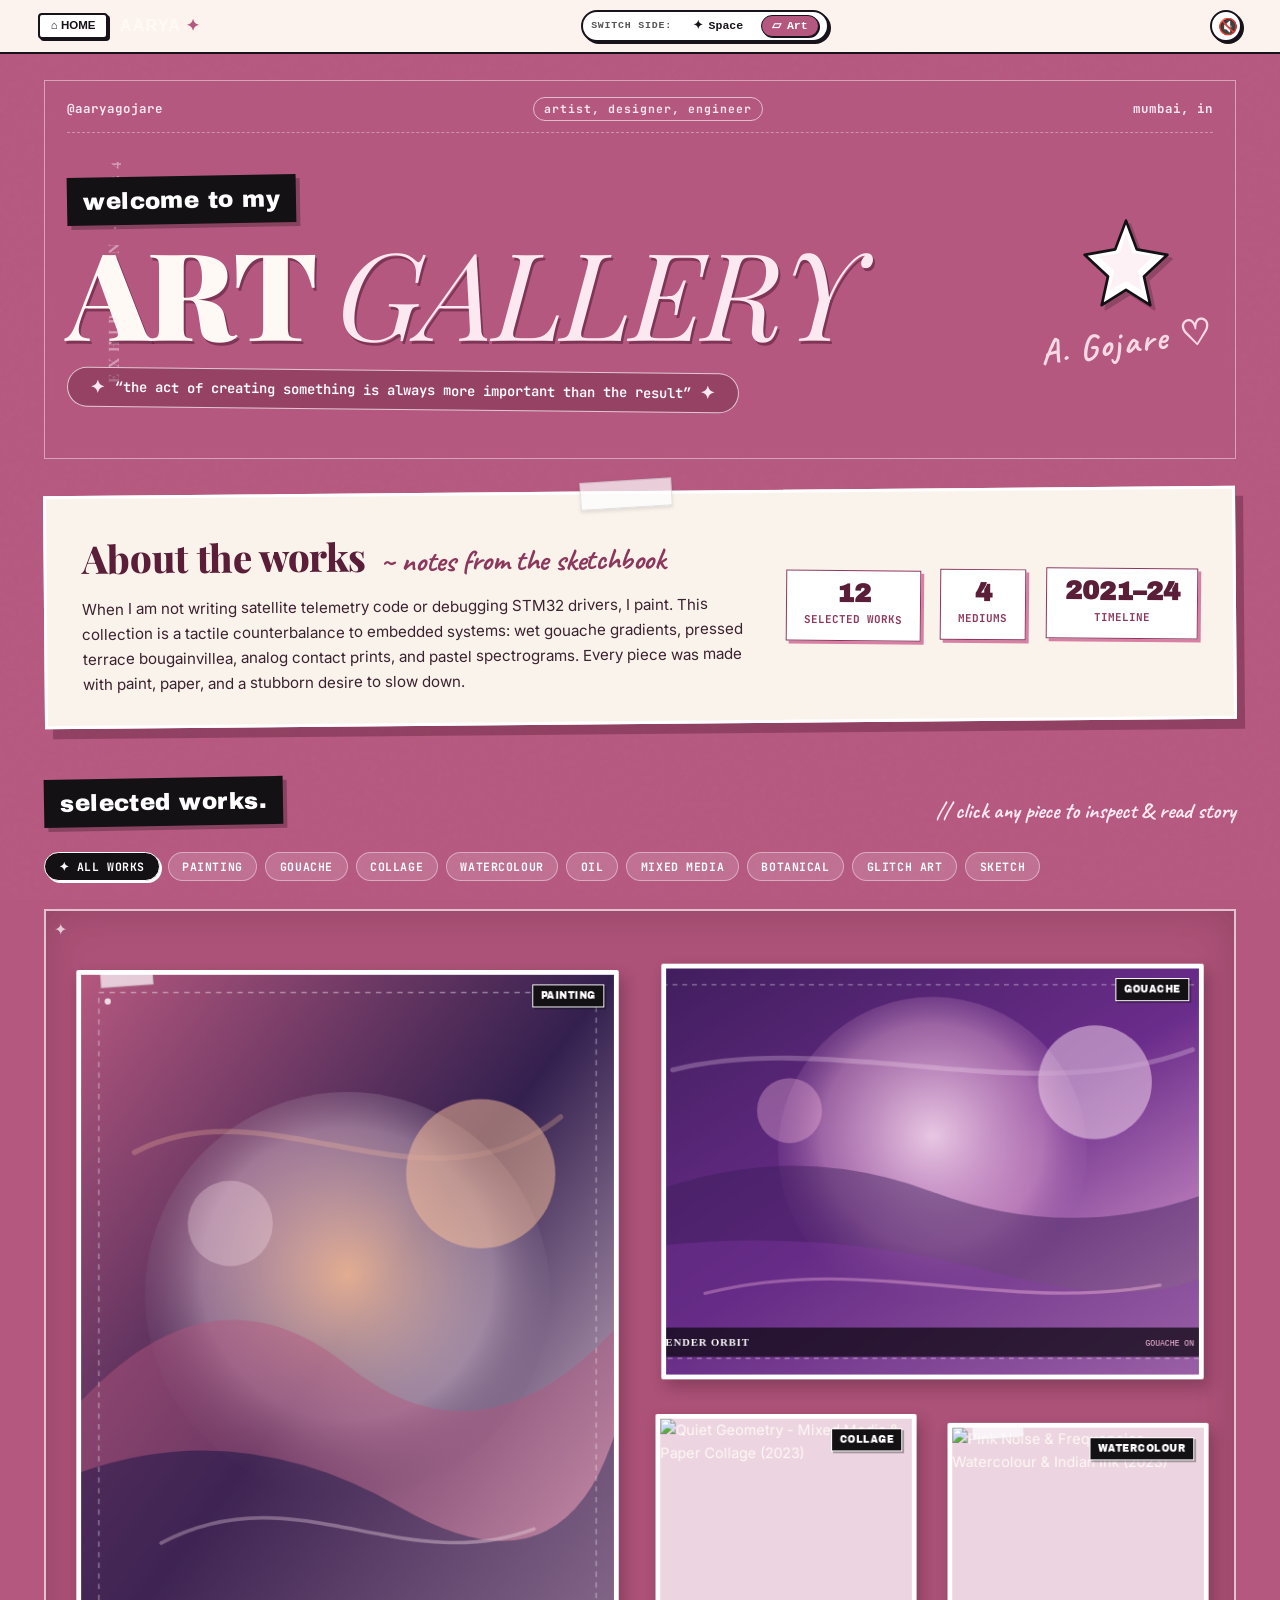
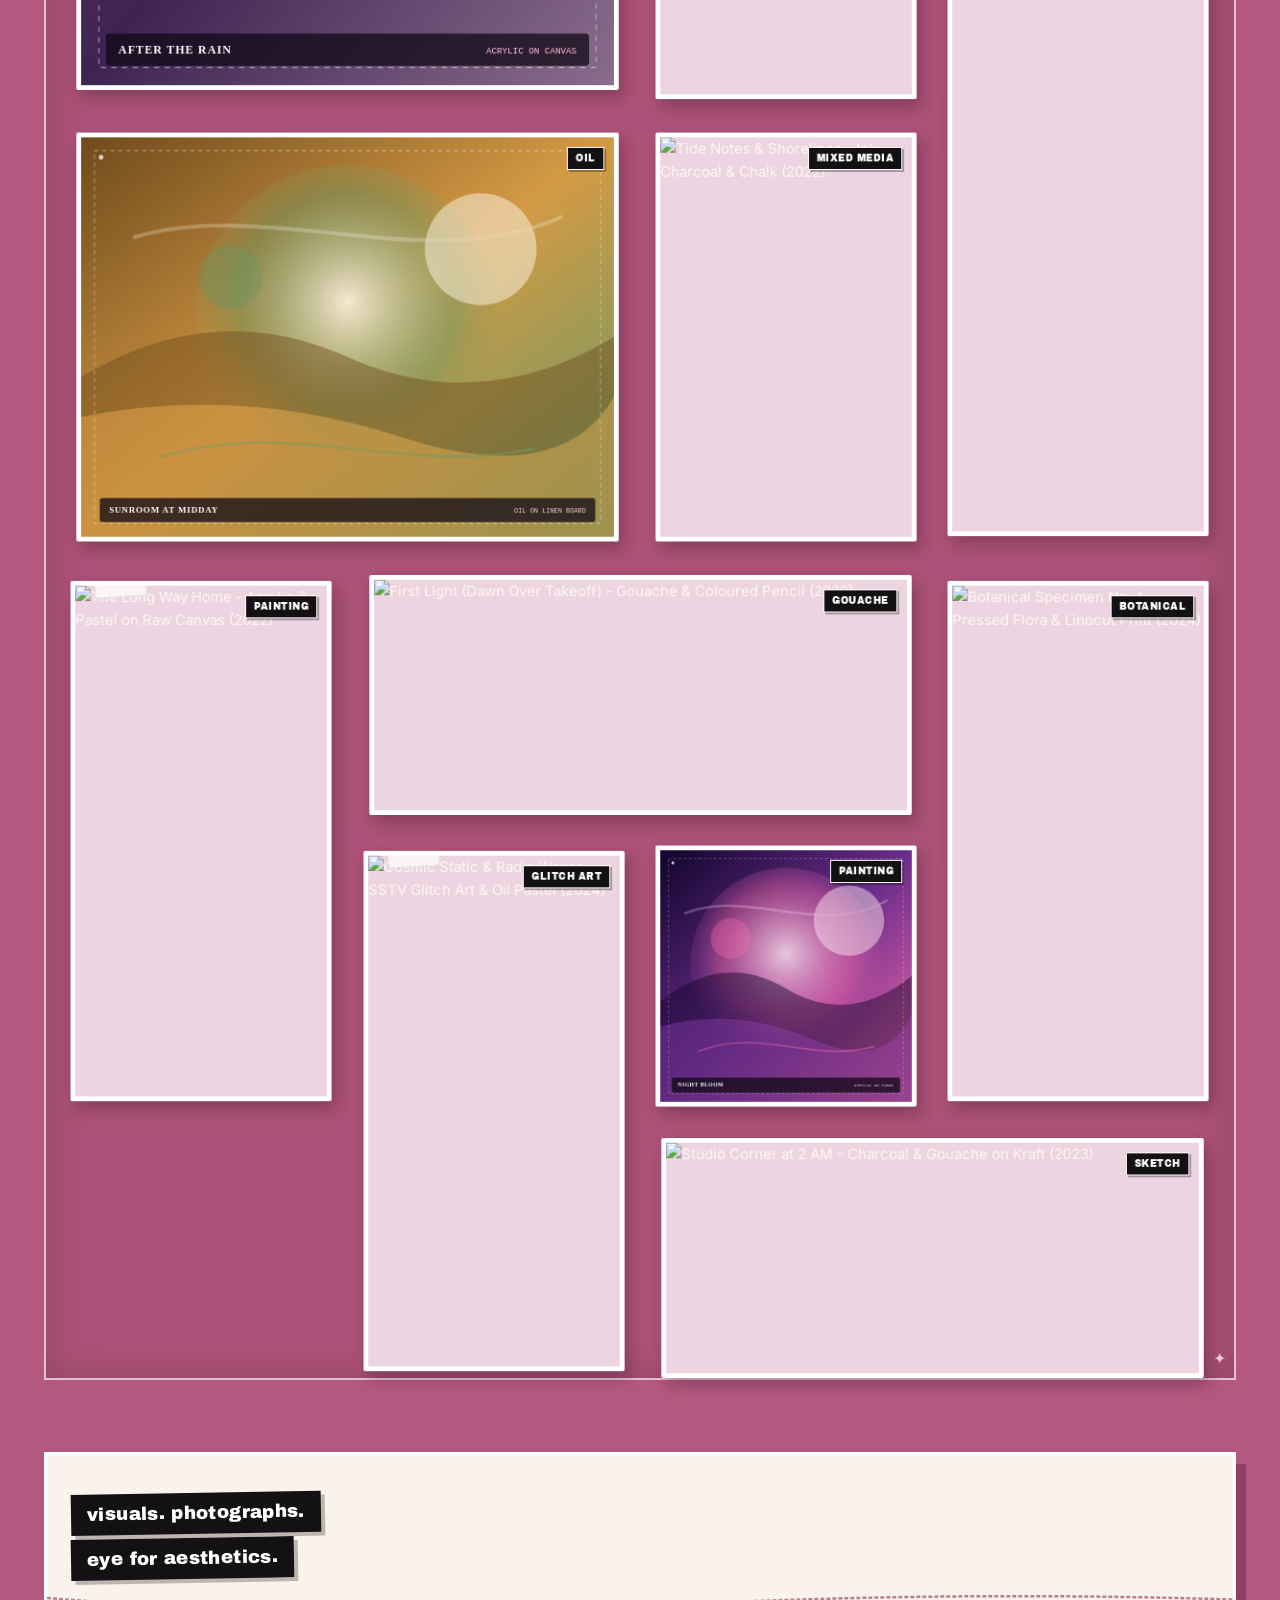
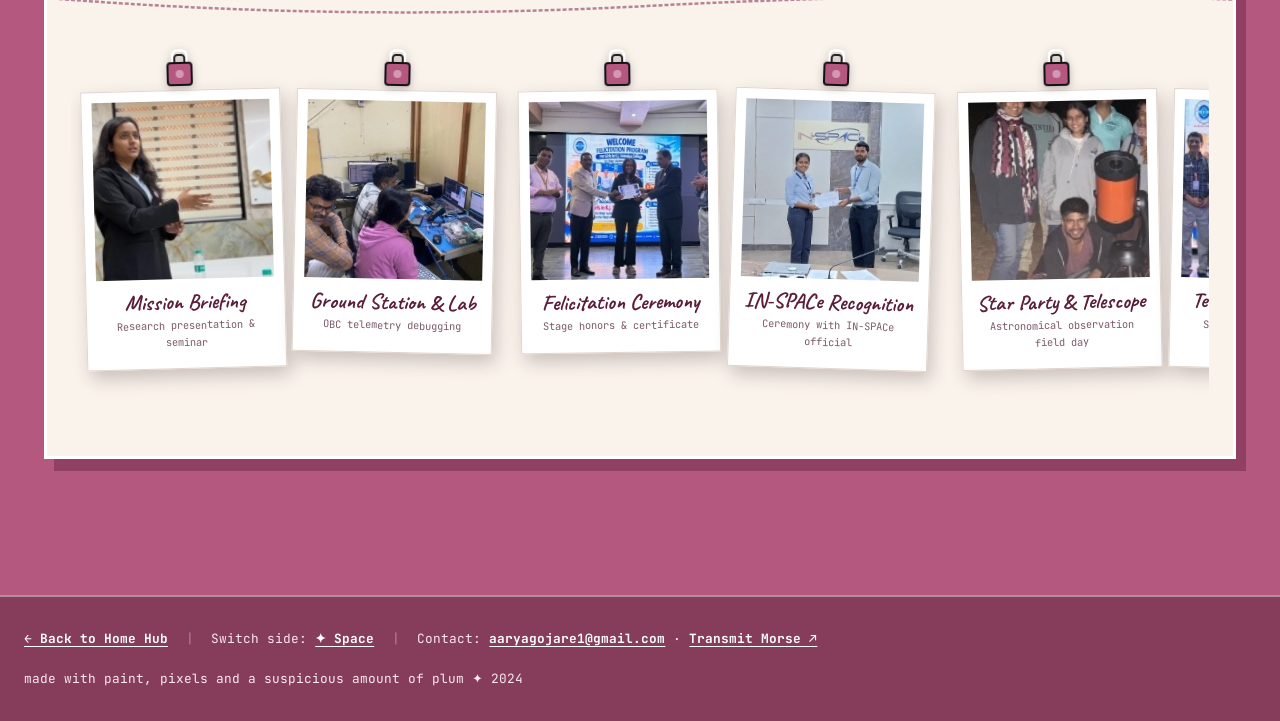
==== gallery.html @ c8b8376e "Initial commit" ====
<!doctype html>
<html lang="en">
<head>
  <meta charset="utf-8">
  <meta name="viewport" content="width=device-width, initial-scale=1, viewport-fit=cover">
  <meta name="description" content="Aarya Gojare · Art Gallery · Acrylics, gouache, botanical prints and paper collages.">
  <title>Aarya Gojare · Art Gallery</title>

  <!-- Google Fonts: Playfair Display, Cormorant Garamond, Archivo Black, Caveat, Inter, JetBrains Mono -->
  <link rel="preconnect" href="https://fonts.googleapis.com">
  <link rel="preconnect" href="https://fonts.gstatic.com" crossorigin>
  <link href="https://fonts.googleapis.com/css2?family=Archivo+Black&family=Caveat:wght@600;700&family=Cormorant+Garamond:ital,wght@0,600;0,700;1,600;1,700&family=Inter:wght@400;600;800&family=JetBrains+Mono:wght@400;700&family=Playfair+Display:ital,wght@0,600;0,800;0,900;1,700&display=swap" rel="stylesheet">

  <!-- Shared Global Base Styles -->
  <link rel="stylesheet" href="shared/base.css">

  <!-- Scoped Art Gallery Stylesheet -->
  <link rel="stylesheet" href="gallery.css">
</head>
<body data-side="art" class="art-gallery-page">

  <!-- Main Art Gallery Container -->
  <main class="ag-container" id="art-gallery">

    <!-- ══════════════════════════════════════════════════════════════════
         1. HEADER BAND (Outlined top bar, Black label, Large Serif, Pill)
         ══════════════════════════════════════════════════════════════════ -->
    <header class="ag-header-band">
      <!-- Vertical edge label running down the margin -->
      <span class="ag-edge-label" aria-hidden="true">EXHIBITION · 2024</span>

      <div class="ag-subbar">
        <span>@aaryagojare</span>
        <span class="ag-tag-pill">artist, designer, engineer</span>
        <span>mumbai, in</span>
      </div>

      <div class="ag-hero-block">
        <div class="ag-title-wrap">
          <span class="ag-highlight-bar">welcome to my</span>
          <h1 class="ag-main-heading">ART <em>GALLERY</em></h1>

          <div class="ag-pill-quote" role="note">
            <span class="ag-sparkle" aria-hidden="true">✦</span>
            <span>“the act of creating something is always more important than the result”</span>
            <span class="ag-sparkle" aria-hidden="true">✦</span>
          </div>
        </div>

        <div class="ag-hero-decorations" aria-hidden="true">
          <!-- White hand-drawn star inline SVG -->
          <svg class="ag-drawn-star" viewBox="0 0 100 100" fill="none" xmlns="http://www.w3.org/2000/svg">
            <path d="M50 4L62 36L96 42L70 66L77 98L50 81L23 98L30 66L4 42L38 36L50 4Z" fill="#FFFFFF" stroke="#141115" stroke-width="3" stroke-linejoin="round"/>
            <path d="M50 18L57 40L80 44L63 60L68 82L50 71L32 82L37 60L20 44L43 40L50 18Z" fill="#FCE8F1" opacity="0.6"/>
          </svg>
          <div class="ag-signature">A. Gojare ♡</div>
        </div>
      </div>
    </header>

    <!-- ══════════════════════════════════════════════════════════════════
         2. CURATOR STATEMENT / COLLAGE CARD (Off-white contrast panel)
         ══════════════════════════════════════════════════════════════════ -->
    <section class="ag-statement-card" aria-label="Curator Statement">
      <div class="ag-statement-inner">
        <div class="ag-statement-copy">
          <h2>About the works <span class="ag-script-accent">~ notes from the sketchbook</span></h2>
          <p>
            When I am not writing satellite telemetry code or debugging STM32 drivers, I paint.
            This collection is a tactile counterbalance to embedded systems: wet gouache gradients,
            pressed terrace bougainvillea, analog contact prints, and pastel spectrograms.
            Every piece was made with paint, paper, and a stubborn desire to slow down.
          </p>
        </div>
        <div class="ag-statement-stats">
          <div class="ag-stat-box">
            <strong>12</strong>
            <small>Selected Works</small>
          </div>
          <div class="ag-stat-box">
            <strong>4</strong>
            <small>Mediums</small>
          </div>
          <div class="ag-stat-box">
            <strong>2021–24</strong>
            <small>Timeline</small>
          </div>
        </div>
      </div>
    </section>

    <!-- ══════════════════════════════════════════════════════════════════
         3. MAIN GALLERY — MASONRY / BENTO GRID
         ══════════════════════════════════════════════════════════════════ -->
    <section class="ag-gallery-section" aria-labelledby="gallery-heading">
      <div class="ag-section-header">
        <div>
          <span class="ag-highlight-bar" id="gallery-heading">selected works.</span>
        </div>
        <div class="ag-section-note">// click any piece to inspect &amp; read story</div>
      </div>

      <!-- Category Filter Bar -->
      <nav class="ag-filter-bar" id="ag-filter-bar" aria-label="Filter artworks by medium"></nav>

      <!-- Framing Container -->
      <div class="ag-grid-frame">
        <div class="ag-masonry-grid" id="ag-masonry-grid" role="region" aria-label="Artworks Masonry Grid">
          <!-- Artwork tiles injected by gallery.js from gallery-data.js -->
        </div>
      </div>
    </section>

    <!-- ══════════════════════════════════════════════════════════════════
         4. SUB-STRIP: "VISUALS" STRING LINE WITH BINDER CLIPS AND TAPE
         ══════════════════════════════════════════════════════════════════ -->
    <section class="ag-visuals-strip" aria-labelledby="visuals-heading">
      <div class="ag-visuals-head">
        <span class="ag-highlight-bar" id="visuals-heading">visuals. photographs.</span>
        <span class="ag-highlight-bar">eye for aesthetics.</span>
      </div>

      <!-- Hanging Clothesline String SVG -->
      <svg class="ag-string-line" viewBox="0 0 1200 40" preserveAspectRatio="none" aria-hidden="true">
        <path d="M0,8 Q300,32 600,16 T1200,10" />
      </svg>

      <!-- Pinned Photos Track -->
      <div class="ag-visuals-track" id="ag-visuals-track" role="region" aria-label="Pinned visual snapshots">
        <!-- Pinned photos injected by gallery.js -->
      </div>
    </section>

  </main>

  <!-- ══════════════════════════════════════════════════════════════════
       5. ACCESSIBLE LIGHTBOX MODAL (Keyboard Nav: Arrows, Esc)
       ══════════════════════════════════════════════════════════════════ -->
  <div class="ag-lightbox" id="ag-lightbox" role="dialog" aria-modal="true" aria-hidden="true" aria-labelledby="ag-modal-title">
    <div class="ag-lightbox-panel">
      <!-- Close button -->
      <button type="button" class="ag-lightbox-close" id="ag-btn-close" aria-label="Close artwork details">×</button>

      <!-- Image Stage -->
      <div class="ag-lightbox-stage">
        <img id="ag-modal-img" src="" alt="">
      </div>

      <!-- Info Details -->
      <div class="ag-lightbox-info">
        <div>
          <div class="ag-badge-row">
            <span class="ag-modal-badge" id="ag-modal-badge">PAINTING</span>
            <span class="ag-modal-year" id="ag-modal-year">2024</span>
          </div>

          <h2 class="ag-modal-title" id="ag-modal-title">Artwork Title</h2>

          <ul class="ag-modal-meta">
            <li><strong>Dimensions:</strong> <span id="ag-modal-dim">50 × 70 cm</span></li>
            <li><strong>Artist:</strong> Aarya Gojare</li>
            <li><strong>Location:</strong> Mumbai Studio</li>
          </ul>

          <p class="ag-modal-desc" id="ag-modal-desc">Detailed artwork description...</p>
        </div>

        <!-- Arrow Navigation Controls -->
        <div class="ag-lightbox-nav">
          <button type="button" class="ag-nav-btn" id="ag-btn-prev" aria-label="Previous artwork">
            ← PREV
          </button>
          <span class="ag-counter" id="ag-modal-counter" aria-live="polite">1 / 12</span>
          <button type="button" class="ag-nav-btn" id="ag-btn-next" aria-label="Next artwork">
            NEXT →
          </button>
        </div>
      </div>
    </div>
  </div>

  <!-- ══════════════════════════════════════════════════════════════════
       6. SITE FOOTER WITH SIDE SWITCHER & HOME LINK
       ══════════════════════════════════════════════════════════════════ -->
  <footer class="ag-footer">
    <div>
      <a href="index.html">← Back to Home Hub</a>
      <span style="margin: 0 .6rem; opacity: .4;">|</span>
      <span>Switch side: <a href="space.html">✦ Space</a></span>
      <span style="margin: 0 .6rem; opacity: .4;">|</span>
      <span>Contact: <a href="mailto:aaryagojare1@gmail.com">aaryagojare1@gmail.com</a> · <a href="space.html#contact">Transmit Morse ↗</a></span>
    </div>
    <span>made with paint, pixels and a suspicious amount of plum ✦ 2024</span>
  </footer>

  <!-- Scripts -->
  <script src="shared/data.js"></script>
  <script src="shared/nav.js"></script>
  <script src="gallery-data.js"></script>
  <script src="gallery.js"></script>
  <script src="shared/transitions.js"></script>
</body>
</html>
---- shared/base.css ----
:root { --ink: #17131b; --paper: #fffaf3; --side-accent: #e95d9d; --pink: #f27baa; --lavender: #a891e8; --green: #80ae78; }
* { box-sizing: border-box; }
html { min-width: 320px; scroll-behavior: smooth; }
body { margin: 0; color: var(--ink); background: var(--paper); font-family: Arial, Helvetica, sans-serif; }
a { color: inherit; }
.side-nav { position: fixed; z-index: 20; top: 0; left: 0; right: 0; display: flex; align-items: center; justify-content: space-between; gap: 1rem; min-height: 54px; padding: .55rem clamp(1rem, 3vw, 3rem); background: rgba(255,250,243,.96); border-bottom: 2px solid var(--ink); backdrop-filter: blur(8px); }
.side-nav-left { display: flex; align-items: center; gap: .75rem; }
.side-home-btn { display: inline-flex; align-items: center; gap: .3rem; padding: .32rem .65rem; border: 2px solid var(--ink); background: #fff; color: var(--ink); font: 900 .72rem/1 "Arial Black", Arial, sans-serif; text-decoration: none; box-shadow: 2px 2px 0 var(--ink); border-radius: 4px; transition: transform .15s ease, box-shadow .15s ease, background .15s ease, color .15s ease; }
.side-home-btn:hover { transform: translate(-1px, -1px); box-shadow: 3px 3px 0 var(--ink); background: var(--side-accent); color: #fff; }
.side-brand { font: 900 1rem/1 "Arial Black", Arial, sans-serif; letter-spacing: .08em; text-decoration: none; }
.side-brand span { color: var(--side-accent); }
.side-switcher { display: flex; align-items: center; gap: .4rem; background: #fff; border: 2px solid var(--ink); padding: .22rem .5rem; border-radius: 99px; box-shadow: 2px 2px 0 var(--ink); }
.switch-label { font: 700 .62rem/1 "Courier New", monospace; letter-spacing: .08em; margin-right: .2rem; color: #555; }
.side-tab { display: inline-flex; align-items: center; gap: .35rem; padding: .26rem .65rem; border: 1.5px solid transparent; border-radius: 99px; text-decoration: none; font: 700 .72rem/1 "Courier New", monospace; color: var(--ink); transition: all .15s ease; }
.side-tab:hover { background: rgba(0,0,0,.06); border-color: var(--ink); }
.side-tab.is-current { background: var(--side-accent); color: #fff; border-color: var(--ink); font-weight: 900; box-shadow: 1px 1px 0 var(--ink); }
.side-icon, .sound-toggle { display: grid; place-items: center; width: 32px; height: 32px; border: 2px solid var(--ink); border-radius: 50%; background: #fff; text-decoration: none; font-weight: 900; }
.side-icon.is-current { color: #fff; background: var(--side-accent); }
.sound-toggle { border: 2px solid var(--ink); background: #fff; cursor: pointer; font-size: 1rem; box-shadow: 2px 2px 0 var(--ink); transition: transform .15s ease; }
.sound-toggle:hover { transform: translate(-1px, -1px); box-shadow: 3px 3px 0 var(--ink); }
.page-shell { width: min(1120px, calc(100% - 2rem)); margin: 0 auto; padding: 8rem 0 4rem; }
.placeholder { min-height: 55vh; display: grid; place-items: center; text-align: center; border: 3px solid var(--ink); box-shadow: 10px 10px 0 var(--ink); background: #fff; padding: 3rem; }
.placeholder h1 { font: 900 clamp(2.4rem, 8vw, 7rem)/.9 "Arial Black", Arial, sans-serif; margin: 0 0 1rem; }
.placeholder p { max-width: 42rem; font: 1rem/1.6 "Courier New", monospace; }
.side-link { display: inline-block; padding: .8rem 1rem; background: var(--side-accent); border: 2px solid var(--ink); font-weight: 900; text-decoration: none; }
@media (max-width: 700px) { .side-brand { display: none; } .switch-label { display: none; } }
@media (max-width: 500px) { .side-nav { padding: .45rem .6rem; min-height: 48px; gap: .35rem; } .side-tab { padding: .24rem .45rem; font-size: .65rem; } .side-home-btn { padding: .25rem .45rem; font-size: .68rem; } }
@media (max-width: 380px) { .side-tab span { display: none; } }

/* ════════════════════════════════════════════════════════════════
   THEMED PAGE TRANSITIONS  (managed by shared/transitions.js)
   All overlays: aria-hidden, pointer-events disabled when done.
   ════════════════════════════════════════════════════════════════ */

/* Base overlay layer */
.tx-overlay {
  position: fixed;
  inset: 0;
  z-index: 200;
  pointer-events: none;
  overflow: hidden;
}

/* ── SPACE: Pink scanline wipe ─────────────────────────────────── */
.tx-space {
  background: repeating-linear-gradient(
    180deg,
    #9B5DE5 0px 3px,
    #FF6FAE 3px 7px,
    #FFC2E2 7px 11px,
    #b85b99 11px 14px
  );
  clip-path: inset(0 0 100% 0);
}
/* Noise flicker on top */
.tx-space::after {
  content: "";
  position: absolute;
  inset: 0;
  background-image: url("data:image/svg+xml,%3Csvg xmlns='http://www.w3.org/2000/svg' width='200' height='200'%3E%3Cfilter id='n'%3E%3CfeTurbulence type='fractalNoise' baseFrequency='0.9' numOctaves='1'/%3E%3C/filter%3E%3Crect width='200' height='200' filter='url(%23n)' opacity='0.08'/%3E%3C/svg%3E");
  opacity: 0.12;
  mix-blend-mode: overlay;
  animation: tx-noise-flicker 0.07s steps(1) infinite;
}
@keyframes tx-noise-flicker {
  0%, 100% { transform: translate(0, 0); }
  25%       { transform: translate(-2px, 1px); }
  50%       { transform: translate(2px, -1px); }
  75%       { transform: translate(-1px, 2px); }
}
.tx-space.tx-out {
  animation: tx-scanline-out 0.5s cubic-bezier(.4,0,.6,1) forwards;
}
.tx-space.tx-in {
  clip-path: inset(0 0 0% 0);
  animation: tx-scanline-in 0.5s cubic-bezier(.4,0,.6,1) forwards;
}
@keyframes tx-scanline-out {
  0%   { clip-path: inset(0 0 100% 0); }
  100% { clip-path: inset(0 0   0% 0); }
}
@keyframes tx-scanline-in {
  0%   { clip-path: inset(0 0 0% 0); }
  100% { clip-path: inset(100% 0 0 0); }
}

/* ── ART: Velvet curtain ───────────────────────────────────────── */
.tx-art {
  display: flex;
}
.tx-art-left,
.tx-art-right {
  position: absolute;
  top: 0; bottom: 0;
  width: 50%;
  background: linear-gradient(135deg, #3d1d5a 0%, #6B2D8B 40%, #4a1a60 100%);
  will-change: transform;
}
.tx-art-left  { left: 0;  transform: translateX(-102%); }
.tx-art-right { right: 0; transform: translateX(102%); }
/* Gold light sheen */
.tx-art-left::after,
.tx-art-right::after {
  content: "";
  position: absolute;
  inset: 0;
  background: linear-gradient(180deg, rgba(212,154,69,.22) 0%, transparent 60%);
  pointer-events: none;
}
/* Curtain fold lines */
.tx-art-left::before,
.tx-art-right::before {
  content: "";
  position: absolute;
  top: 0; bottom: 0;
  width: 100%;
  background: repeating-linear-gradient(
    90deg,
    transparent 0 18px,
    rgba(255,255,255,.06) 18px 20px,
    transparent 20px 38px
  );
}
.tx-art .tx-art-left.tx-out  { animation: tx-curtain-left-out  0.5s cubic-bezier(.4,0,.6,1) forwards; }
.tx-art .tx-art-right.tx-out { animation: tx-curtain-right-out 0.5s cubic-bezier(.4,0,.6,1) forwards; }
.tx-art .tx-art-left.tx-in   { transform: translateX(0); animation: tx-curtain-left-in  0.5s cubic-bezier(.4,0,.6,1) forwards; }
.tx-art .tx-art-right.tx-in  { transform: translateX(0); animation: tx-curtain-right-in 0.5s cubic-bezier(.4,0,.6,1) forwards; }
@keyframes tx-curtain-left-out  { from { transform: translateX(-102%); } to { transform: translateX(0); } }
@keyframes tx-curtain-right-out { from { transform: translateX(102%); }  to { transform: translateX(0); } }
@keyframes tx-curtain-left-in   { from { transform: translateX(0); }     to { transform: translateX(-102%); } }
@keyframes tx-curtain-right-in  { from { transform: translateX(0); }     to { transform: translateX(102%); } }
/* Golden glow fade */
.tx-art-glow {
  position: absolute;
  inset: 0;
  background: radial-gradient(ellipse at 50% 40%, rgba(212,154,69,.35) 0%, transparent 65%);
  opacity: 0;
  transition: opacity 0.4s ease;
}
.tx-art .tx-art-glow.glow-in { opacity: 1; }

/* ── Reduced motion: cross-fade ──────── */
@media (prefers-reduced-motion: reduce) {
  .tx-space, .tx-space::after,
  .tx-art-left, .tx-art-right,
  .tx-nature,
  .tx-leaf {
    animation: none !important;
    transition: none !important;
    clip-path: none !important;
    transform: none !important;
  }
  .tx-overlay {
    background: var(--paper, #fffaf3) !important;
    opacity: 0;
  }
  .tx-overlay.tx-fade-out { animation: tx-reduced-fade 0.2s ease forwards !important; }
  .tx-overlay.tx-fade-in  { opacity: 1; animation: tx-reduced-unfade 0.2s ease forwards !important; }
  @keyframes tx-reduced-fade   { from { opacity: 0; } to { opacity: 1; } }
  @keyframes tx-reduced-unfade { from { opacity: 1; } to { opacity: 0; } }
}
---- gallery.css ----
/* ==========================================================================
   gallery.css · Scoped to .art-gallery-page
   Aesthetic: Editorial Collage & Creative Zine Portfolio
   Palette: Muted Mauve/Raspberry (#B5587F), Black highlight bars, Off-white
   ========================================================================== */

/* Design Tokens scoped under .art-gallery-page */
.art-gallery-page {
  --ag-mauve: #b5587f;
  --ag-mauve-dark: #8c385d;
  --ag-mauve-deep: #5a1e38;
  --ag-mauve-light: #d880a4;
  --ag-blush: #fce8f1;
  --ag-cream: #fff9f5;
  --ag-paper: #faf3ec;
  --ag-black: #141115;
  --ag-white: #ffffff;
  --ag-ink: #2a1822;
  --ag-gold: #c99347;
  --ag-serif: 'Playfair Display', 'Cormorant Garamond', Georgia, serif;
  --ag-sans: 'Inter', -apple-system, BlinkMacSystemFont, sans-serif;
  --ag-label: 'Archivo Black', 'Arial Black', Impact, sans-serif;
  --ag-script: 'Caveat', cursive, sans-serif;
  --ag-mono: 'JetBrains Mono', 'Courier New', monospace;

  position: relative;
  min-height: 100vh;
  background-color: var(--ag-mauve);
  color: var(--ag-cream);
  font-family: var(--ag-sans);
  font-size: 15px;
  line-height: 1.6;
  overflow-x: hidden;
  padding-top: 56px; /* Space for site-nav */
}

/* Subtle paper grain texture overlay */
.art-gallery-page::before {
  content: "";
  position: fixed;
  inset: 0;
  z-index: 1;
  pointer-events: none;
  background-image: url("data:image/svg+xml,%3Csvg viewBox='0 0 200 200' xmlns='http://www.w3.org/2000/svg'%3E%3Cfilter id='noiseFilter'%3E%3CfeTurbulence type='fractalNoise' baseFrequency='0.85' numOctaves='3' stitchTiles='stitch'/%3E%3C/filter%3E%3Crect width='100%25' height='100%25' filter='url(%23noiseFilter)' opacity='0.055'/%3E%3C/svg%3E");
  opacity: 0.8;
  mix-blend-mode: overlay;
}

.art-gallery-page * {
  box-sizing: border-box;
}

/* Main content wrapper */
.ag-container {
  position: relative;
  z-index: 2;
  max-width: 1240px;
  margin: 0 auto;
  padding: 1.5rem 1.5rem 5rem;
}

/* ══════════════════════════════════════════════════════════════════════════
   1. HEADER BAND & COLLAGE MASTHEAD
   ══════════════════════════════════════════════════════════════════════════ */
.ag-header-band {
  position: relative;
  border: 1.5px solid rgba(255, 255, 255, 0.45);
  padding: 1rem 1.4rem;
  margin-bottom: 2rem;
  background: rgba(181, 88, 127, 0.35);
  backdrop-filter: blur(4px);
}

.ag-subbar {
  display: flex;
  justify-content: space-between;
  align-items: center;
  flex-wrap: wrap;
  gap: 0.8rem;
  font-family: var(--ag-mono);
  font-size: 0.78rem;
  font-weight: 700;
  letter-spacing: 0.08em;
  text-transform: lowercase;
  color: var(--ag-blush);
  border-bottom: 1px dashed rgba(255, 255, 255, 0.35);
  padding-bottom: 0.65rem;
  margin-bottom: 1.8rem;
}

.ag-subbar .ag-tag-pill {
  border: 1px solid rgba(255, 255, 255, 0.6);
  padding: 2px 10px;
  border-radius: 99px;
  font-size: 0.72rem;
}

/* Hero Title Block */
.ag-hero-block {
  display: grid;
  grid-template-columns: 1fr auto;
  align-items: center;
  gap: 2rem;
  position: relative;
  padding: 1rem 0 2rem;
}

.ag-title-wrap {
  position: relative;
}

/* Black highlight labels */
.ag-highlight-bar {
  display: inline-block;
  background: var(--ag-black);
  color: var(--ag-white);
  font-family: var(--ag-label);
  font-size: clamp(0.95rem, 2.2vw, 1.45rem);
  letter-spacing: 0.02em;
  text-transform: lowercase;
  padding: 0.35rem 1rem;
  margin-bottom: 0.5rem;
  box-shadow: 4px 4px 0 rgba(0, 0, 0, 0.25);
  transform: rotate(-1deg);
  transform-origin: left center;
}

/* Large elegant serif heading */
.ag-main-heading {
  margin: 0.2rem 0 0.8rem;
  font-family: var(--ag-serif);
  font-size: clamp(3.2rem, 9.5vw, 7.8rem);
  font-weight: 900;
  line-height: 0.88;
  letter-spacing: -0.02em;
  text-transform: uppercase;
  color: var(--ag-cream);
  text-shadow: 2px 3px 0 rgba(90, 30, 56, 0.6);
}

.ag-main-heading em {
  font-style: italic;
  font-weight: 400;
  color: var(--ag-blush);
}

/* Pill quote from reference */
.ag-pill-quote {
  display: inline-flex;
  align-items: center;
  gap: 0.6rem;
  border: 1.5px solid rgba(255, 255, 255, 0.7);
  border-radius: 99px;
  padding: 0.5rem 1.4rem;
  font-family: var(--ag-mono);
  font-size: clamp(0.72rem, 1.4vw, 0.86rem);
  font-weight: 600;
  color: var(--ag-white);
  background: rgba(90, 30, 56, 0.35);
  margin-top: 0.8rem;
  max-width: 90%;
  transform: rotate(0.6deg);
}

.ag-pill-quote .ag-sparkle {
  color: var(--ag-blush);
  font-size: 1.1rem;
  line-height: 1;
}

/* Floating decorative elements */
.ag-hero-decorations {
  position: relative;
  display: flex;
  flex-direction: column;
  align-items: center;
  gap: 1rem;
}

.ag-drawn-star {
  width: 90px;
  height: 90px;
  animation: ag-float 4.5s ease-in-out infinite alternate;
  filter: drop-shadow(4px 4px 0 rgba(0, 0, 0, 0.2));
}

.ag-signature {
  font-family: var(--ag-script);
  font-size: 2.2rem;
  font-weight: 700;
  color: var(--ag-blush);
  transform: rotate(-7deg);
  opacity: 0.9;
  letter-spacing: 0.05em;
  margin-top: -0.5rem;
  white-space: nowrap;
}

/* Vertical rotated edge label */
.ag-edge-label {
  position: absolute;
  left: -2.8rem;
  top: 50%;
  transform: translateY(-50%) rotate(-90deg);
  transform-origin: center;
  font-family: var(--ag-serif);
  font-size: 0.9rem;
  font-weight: 700;
  letter-spacing: 0.4em;
  color: rgba(255, 255, 255, 0.4);
  pointer-events: none;
  white-space: nowrap;
}

/* ══════════════════════════════════════════════════════════════════════════
   2. CURATOR STATEMENT / COLLAGE CARD
   ══════════════════════════════════════════════════════════════════════════ */
.ag-statement-card {
  position: relative;
  background: var(--ag-paper);
  color: var(--ag-ink);
  border: 3px solid var(--ag-white);
  box-shadow: 8px 10px 0 rgba(90, 30, 56, 0.4);
  padding: 1.8rem 2.2rem;
  margin: 2rem 0 3.5rem;
  transform: rotate(-0.5deg);
}

/* Washi tape effect */
.ag-statement-card::before {
  content: "";
  position: absolute;
  top: -14px;
  left: 45%;
  width: 90px;
  height: 26px;
  background: rgba(255, 255, 255, 0.7);
  border: 1px solid rgba(0, 0, 0, 0.1);
  box-shadow: 0 2px 4px rgba(0,0,0,0.1);
  transform: rotate(-3deg);
  pointer-events: none;
}

.ag-statement-inner {
  display: grid;
  grid-template-columns: 1fr auto;
  align-items: center;
  gap: 2rem;
}

.ag-statement-copy h2 {
  font-family: var(--ag-serif);
  font-size: clamp(1.6rem, 3.5vw, 2.4rem);
  font-weight: 800;
  color: var(--ag-mauve-deep);
  margin: 0 0 0.5rem;
  letter-spacing: -0.01em;
}

.ag-statement-copy .ag-script-accent {
  font-family: var(--ag-script);
  font-size: 1.9rem;
  font-weight: 700;
  color: var(--ag-mauve-dark);
  margin-left: 0.4rem;
}

.ag-statement-copy p {
  margin: 0.4rem 0 0;
  font-family: var(--ag-sans);
  font-size: 0.95rem;
  line-height: 1.65;
  color: #3b2230;
  max-width: 720px;
}

.ag-statement-stats {
  display: flex;
  gap: 1.2rem;
  text-align: center;
}

.ag-stat-box {
  border: 1.5px solid var(--ag-mauve-dark);
  background: var(--ag-white);
  padding: 0.6rem 1.1rem;
  box-shadow: 3px 3px 0 var(--ag-mauve-light);
  transform: rotate(1deg);
}

.ag-stat-box strong {
  display: block;
  font-family: var(--ag-label);
  font-size: 1.6rem;
  line-height: 1;
  color: var(--ag-mauve-deep);
}

.ag-stat-box small {
  font-family: var(--ag-mono);
  font-size: 0.68rem;
  font-weight: 700;
  text-transform: uppercase;
  color: var(--ag-mauve-dark);
}

/* ══════════════════════════════════════════════════════════════════════════
   3. MAIN GALLERY — MASONRY / BENTO GRID
   ══════════════════════════════════════════════════════════════════════════ */
.ag-gallery-section {
  position: relative;
  margin-bottom: 4.5rem;
}

.ag-section-header {
  display: flex;
  justify-content: space-between;
  align-items: flex-end;
  margin-bottom: 1.5rem;
  flex-wrap: wrap;
  gap: 1rem;
}

.ag-section-header .ag-highlight-bar {
  margin-bottom: 0;
}

.ag-section-note {
  font-family: var(--ag-script);
  font-size: 1.4rem;
  color: var(--ag-blush);
  font-weight: 700;
}

/* Filter Tags Bar */
.ag-filter-bar {
  display: flex;
  flex-wrap: wrap;
  gap: 0.5rem;
  margin-bottom: 1.8rem;
}

.ag-filter-btn {
  background: rgba(255, 255, 255, 0.15);
  border: 1.5px solid rgba(255, 255, 255, 0.4);
  color: var(--ag-white);
  font-family: var(--ag-mono);
  font-size: 0.72rem;
  font-weight: 700;
  letter-spacing: 0.05em;
  padding: 0.35rem 0.85rem;
  border-radius: 99px;
  cursor: pointer;
  transition: all 0.2s ease;
}

.ag-filter-btn:hover {
  background: var(--ag-white);
  color: var(--ag-mauve-deep);
  border-color: var(--ag-white);
}

.ag-filter-btn.is-active {
  background: var(--ag-black);
  color: var(--ag-white);
  border-color: var(--ag-white);
  box-shadow: 2px 2px 0 var(--ag-white);
}

/* The Framing Container */
.ag-grid-frame {
  position: relative;
  border: 2px solid rgba(255, 255, 255, 0.65);
  padding: 1.2rem;
  background: rgba(140, 56, 93, 0.2);
  box-shadow: inset 0 0 40px rgba(0, 0, 0, 0.15);
}

/* Corner ticks */
.ag-grid-frame::before,
.ag-grid-frame::after {
  content: "✦";
  position: absolute;
  color: rgba(255, 255, 255, 0.7);
  font-size: 1rem;
}
.ag-grid-frame::before { top: 6px; left: 8px; }
.ag-grid-frame::after  { bottom: 6px; right: 8px; }

/* Bento / Masonry Grid Layout */
.ag-masonry-grid {
  display: grid;
  grid-template-columns: repeat(4, 1fr);
  grid-auto-flow: dense;
  gap: 1.25rem;
}

/* Artwork Tile Component */
.ag-art-tile {
  position: relative;
  background: var(--ag-white);
  border: 5px solid var(--ag-white);
  border-radius: 2px;
  box-shadow: 5px 8px 16px rgba(40, 15, 30, 0.28);
  cursor: pointer;
  overflow: hidden;
  display: flex;
  flex-direction: column;
  transition: transform 0.3s cubic-bezier(0.2, 0, 0.2, 1), box-shadow 0.3s ease;
  will-change: transform;
}

/* Random rotations for collage aesthetic */
.ag-art-tile:nth-child(4n+1) { transform: rotate(-1.4deg); }
.ag-art-tile:nth-child(4n+2) { transform: rotate(1.2deg); }
.ag-art-tile:nth-child(4n+3) { transform: rotate(-0.8deg); }
.ag-art-tile:nth-child(4n+4) { transform: rotate(1.6deg); }
.ag-art-tile:nth-child(6n+5) { transform: rotate(-1.8deg); }

/* Tile Spans */
.ag-art-tile.is-tall {
  grid-row: span 2;
}

.ag-art-tile.is-wide {
  grid-column: span 2;
}

.ag-art-tile.is-hero {
  grid-column: span 2;
  grid-row: span 2;
}

/* Hover effect */
.ag-art-tile:hover,
.ag-art-tile:focus-visible {
  transform: scale(1.035) rotate(0deg) !important;
  z-index: 10;
  box-shadow: 8px 18px 30px rgba(20, 5, 15, 0.45);
  outline: none;
}

/* Tile Image */
.ag-tile-media {
  position: relative;
  width: 100%;
  height: 100%;
  min-height: 210px;
  overflow: hidden;
  background: #ecd5e0;
}

.ag-art-tile.is-tall .ag-tile-media { min-height: 380px; }
.ag-art-tile.is-wide .ag-tile-media { min-height: 240px; }
.ag-art-tile.is-hero .ag-tile-media { min-height: 440px; }

.ag-tile-media img {
  display: block;
  width: 100%;
  height: 100%;
  object-fit: cover;
  transition: transform 0.5s ease;
}

.ag-art-tile:hover .ag-tile-media img {
  transform: scale(1.05);
}

/* Sticker Tag on Tile */
.ag-tile-badge {
  position: absolute;
  top: 10px;
  right: 10px;
  background: var(--ag-black);
  color: var(--ag-white);
  font-family: var(--ag-label);
  font-size: 0.62rem;
  letter-spacing: 0.05em;
  padding: 3px 8px;
  border: 1px solid var(--ag-white);
  box-shadow: 2px 2px 0 rgba(0, 0, 0, 0.3);
  text-transform: uppercase;
  z-index: 2;
  pointer-events: none;
}

/* Corner Tape Accent on select tiles */
.ag-tile-tape {
  position: absolute;
  top: -6px;
  left: 20px;
  width: 55px;
  height: 18px;
  background: rgba(255, 255, 255, 0.7);
  border: 1px solid rgba(0, 0, 0, 0.1);
  transform: rotate(-4deg);
  z-index: 3;
  pointer-events: none;
}

/* Tile Overlay info on hover/reveal */
.ag-tile-caption {
  position: absolute;
  inset: auto 0 0;
  background: linear-gradient(180deg, transparent 0%, rgba(20, 10, 25, 0.92) 55%);
  padding: 2.2rem 1rem 0.9rem;
  color: var(--ag-white);
  transform: translateY(100%);
  transition: transform 0.28s cubic-bezier(0.2, 0, 0.2, 1);
  display: flex;
  flex-direction: column;
  justify-content: flex-end;
}

.ag-art-tile:hover .ag-tile-caption,
.ag-art-tile:focus-visible .ag-tile-caption {
  transform: translateY(0);
}

.ag-tile-caption h3 {
  margin: 0;
  font-family: var(--ag-serif);
  font-size: 1.15rem;
  font-weight: 700;
  line-height: 1.2;
}

.ag-tile-caption p {
  margin: 0.2rem 0 0;
  font-family: var(--ag-mono);
  font-size: 0.7rem;
  color: var(--ag-blush);
}

/* ══════════════════════════════════════════════════════════════════════════
   4. SUB-STRIP: "VISUALS" STRING LINE WITH CLIPS AND TAPE
   ══════════════════════════════════════════════════════════════════════════ */
.ag-visuals-strip {
  position: relative;
  background: var(--ag-paper);
  border: 3px solid var(--ag-white);
  box-shadow: 10px 12px 0 rgba(90, 30, 56, 0.4);
  padding: 2.5rem 1.5rem 3.5rem;
  margin: 4.5rem 0 3.5rem;
  overflow: hidden;
}

.ag-visuals-head {
  max-width: 650px;
  margin-bottom: 2.5rem;
}

.ag-visuals-head .ag-highlight-bar {
  display: block;
  width: max-content;
  font-size: 1.15rem;
  margin-bottom: 0.25rem;
}

/* Hanging Clothesline String */
.ag-string-line {
  position: absolute;
  left: 0;
  right: 0;
  top: 135px;
  height: 40px;
  pointer-events: none;
  z-index: 1;
}

.ag-string-line path {
  fill: none;
  stroke: var(--ag-mauve-dark);
  stroke-width: 2.5;
  stroke-dasharray: 4 2;
  opacity: 0.6;
}

/* Pinned Photos Row */
.ag-visuals-track {
  position: relative;
  z-index: 2;
  display: flex;
  justify-content: space-around;
  align-items: flex-start;
  gap: 1.2rem;
  overflow-x: auto;
  padding: 1.8rem 0.5rem 1rem;
  scrollbar-width: thin;
  scrollbar-color: var(--ag-mauve) transparent;
}

.ag-photo-pin {
  position: relative;
  flex: 0 0 200px;
  display: flex;
  flex-direction: column;
  align-items: center;
  transition: transform 0.3s ease;
  transform-origin: top center;
  cursor: pointer;
}

/* Binder clip SVG atop each photo */
.ag-clip-icon {
  width: 28px;
  height: 38px;
  margin-bottom: -12px;
  z-index: 4;
  filter: drop-shadow(0 2px 4px rgba(0,0,0,0.25));
}

.ag-photo-card {
  width: 100%;
  background: var(--ag-white);
  padding: 10px 10px 18px;
  box-shadow: 4px 8px 18px rgba(30, 10, 20, 0.22);
  border: 1px solid #e2d5cb;
  text-align: center;
  transition: box-shadow 0.3s ease;
}

.ag-photo-card img {
  display: block;
  width: 100%;
  aspect-ratio: 1;
  object-fit: cover;
  background: #eee;
}

.ag-photo-card figcaption {
  margin-top: 10px;
  font-family: var(--ag-script);
  font-size: 1.35rem;
  font-weight: 700;
  color: var(--ag-mauve-deep);
  line-height: 1.2;
}

.ag-photo-card small {
  display: block;
  font-family: var(--ag-mono);
  font-size: 0.65rem;
  color: #7a5a6a;
  margin-top: 2px;
}

/* Hover swing on pinned photo */
.ag-photo-pin:hover {
  animation: ag-clip-swing 1.8s ease-in-out infinite alternate;
  z-index: 10;
}

.ag-photo-pin:hover .ag-photo-card {
  box-shadow: 6px 14px 26px rgba(30, 10, 20, 0.35);
}

/* ══════════════════════════════════════════════════════════════════════════
   5. LIGHTBOX MODAL (Full accessibility, keyboard nav)
   ══════════════════════════════════════════════════════════════════════════ */
.ag-lightbox {
  position: fixed;
  inset: 0;
  z-index: 1000;
  background: rgba(20, 8, 16, 0.88);
  backdrop-filter: blur(8px);
  display: grid;
  place-items: center;
  padding: 1.5rem;
  opacity: 0;
  pointer-events: none;
  transition: opacity 0.25s ease;
}

.ag-lightbox.is-open {
  opacity: 1;
  pointer-events: auto;
}

.ag-lightbox-panel {
  position: relative;
  background: var(--ag-paper);
  color: var(--ag-ink);
  border: 4px solid var(--ag-white);
  box-shadow: 12px 18px 40px rgba(0, 0, 0, 0.65);
  max-width: 960px;
  width: 100%;
  max-height: 90vh;
  overflow-y: auto;
  display: grid;
  grid-template-columns: 1.15fr 0.85fr;
  transform: scale(0.96) rotate(-0.5deg);
  transition: transform 0.25s cubic-bezier(0.2, 0, 0.2, 1);
}

.ag-lightbox.is-open .ag-lightbox-panel {
  transform: scale(1) rotate(0deg);
}

/* Lightbox Close Button */
.ag-lightbox-close {
  position: absolute;
  top: 14px;
  right: 14px;
  width: 36px;
  height: 36px;
  border: 2px solid var(--ag-black);
  background: var(--ag-white);
  color: var(--ag-black);
  font-family: var(--ag-sans);
  font-size: 1.5rem;
  line-height: 1;
  font-weight: 700;
  border-radius: 50%;
  cursor: pointer;
  display: grid;
  place-items: center;
  box-shadow: 2px 2px 0 var(--ag-black);
  z-index: 10;
  transition: transform 0.15s, background 0.15s;
}

.ag-lightbox-close:hover,
.ag-lightbox-close:focus-visible {
  transform: scale(1.1);
  background: var(--ag-mauve);
  color: var(--ag-white);
  outline: none;
}

/* Lightbox Image Stage */
.ag-lightbox-stage {
  background: #140d18;
  display: grid;
  place-items: center;
  padding: 1.5rem;
  position: relative;
}

.ag-lightbox-stage img {
  max-width: 100%;
  max-height: 72vh;
  object-fit: contain;
  box-shadow: 0 8px 24px rgba(0,0,0,0.5);
  border: 3px solid var(--ag-white);
}

/* Lightbox Details Panel */
.ag-lightbox-info {
  padding: 2.5rem 2rem 2rem;
  display: flex;
  flex-direction: column;
  justify-content: space-between;
}

.ag-lightbox-info .ag-badge-row {
  display: flex;
  align-items: center;
  gap: 0.6rem;
  margin-bottom: 0.8rem;
}

.ag-modal-badge {
  background: var(--ag-black);
  color: var(--ag-white);
  font-family: var(--ag-label);
  font-size: 0.68rem;
  padding: 3px 8px;
}

.ag-modal-year {
  font-family: var(--ag-mono);
  font-size: 0.78rem;
  color: var(--ag-mauve-dark);
  font-weight: 700;
}

.ag-modal-title {
  margin: 0 0 0.8rem;
  font-family: var(--ag-serif);
  font-size: clamp(1.8rem, 3.2vw, 2.5rem);
  font-weight: 900;
  color: var(--ag-mauve-deep);
  line-height: 1.1;
}

.ag-modal-meta {
  list-style: none;
  padding: 0;
  margin: 0 0 1.2rem;
  font-family: var(--ag-mono);
  font-size: 0.8rem;
  color: #553a48;
}

.ag-modal-meta li {
  padding: 3px 0;
  border-bottom: 1px dotted rgba(90, 30, 56, 0.2);
}

.ag-modal-meta strong {
  color: var(--ag-mauve-deep);
}

.ag-modal-desc {
  font-size: 0.95rem;
  line-height: 1.6;
  color: #311d27;
  margin: 0 0 1.5rem;
}

/* Arrow Nav Controls */
.ag-lightbox-nav {
  display: flex;
  justify-content: space-between;
  align-items: center;
  gap: 1rem;
  padding-top: 1rem;
  border-top: 1px solid rgba(90, 30, 56, 0.2);
}

.ag-nav-btn {
  display: inline-flex;
  align-items: center;
  gap: 0.5rem;
  background: var(--ag-white);
  border: 2px solid var(--ag-black);
  padding: 0.45rem 1rem;
  font-family: var(--ag-label);
  font-size: 0.72rem;
  color: var(--ag-black);
  box-shadow: 2px 2px 0 var(--ag-black);
  cursor: pointer;
  transition: transform 0.15s, background 0.15s;
}

.ag-nav-btn:hover,
.ag-nav-btn:focus-visible {
  transform: translate(-1px, -1px);
  background: var(--ag-mauve);
  color: var(--ag-white);
  box-shadow: 3px 3px 0 var(--ag-black);
  outline: none;
}

.ag-counter {
  font-family: var(--ag-mono);
  font-size: 0.75rem;
  font-weight: 700;
  color: var(--ag-mauve-dark);
}

/* ══════════════════════════════════════════════════════════════════════════
   6. FOOTER
   ══════════════════════════════════════════════════════════════════════════ */
.ag-footer {
  border-top: 2px solid rgba(255, 255, 255, 0.4);
  padding: 2rem 1.5rem;
  display: flex;
  justify-content: space-between;
  align-items: center;
  flex-wrap: wrap;
  gap: 1.2rem;
  font-family: var(--ag-mono);
  font-size: 0.8rem;
  color: var(--ag-blush);
  background: rgba(60, 20, 38, 0.4);
}

.ag-footer a {
  color: var(--ag-white);
  font-weight: 700;
  text-decoration: underline;
  text-underline-offset: 3px;
}

.ag-footer a:hover {
  color: var(--ag-blush);
}

/* ══════════════════════════════════════════════════════════════════════════
   ANIMATIONS & KEYFRAMES
   ══════════════════════════════════════════════════════════════════════════ */
@keyframes ag-float {
  0% { transform: translateY(0px) rotate(0deg); }
  50% { transform: translateY(-8px) rotate(4deg); }
  100% { transform: translateY(4px) rotate(-3deg); }
}

@keyframes ag-clip-swing {
  0% { transform: rotate(-3deg); }
  100% { transform: rotate(3deg); }
}

/* Scroll Fade In */
.ag-art-tile.ag-reveal {
  opacity: 0;
  transform: translateY(24px) scale(0.96);
  transition: opacity 0.6s ease, transform 0.6s cubic-bezier(0.2, 0, 0.2, 1);
}

.ag-art-tile.ag-revealed {
  opacity: 1;
  /* Will use nth-child rotation defined above */
}

/* ══════════════════════════════════════════════════════════════════════════
   RESPONSIVE BREAKPOINTS
   ══════════════════════════════════════════════════════════════════════════ */
@media (max-width: 1080px) {
  .ag-masonry-grid {
    grid-template-columns: repeat(3, 1fr);
  }
  .ag-lightbox-panel {
    grid-template-columns: 1fr;
    max-height: 85vh;
  }
  .ag-lightbox-stage img {
    max-height: 40vh;
  }
}

@media (max-width: 768px) {
  .ag-hero-block {
    grid-template-columns: 1fr;
    text-align: left;
  }
  .ag-hero-decorations {
    flex-direction: row;
    justify-content: flex-start;
  }
  .ag-edge-label {
    display: none;
  }
  .ag-statement-inner {
    grid-template-columns: 1fr;
  }
  .ag-masonry-grid {
    grid-template-columns: repeat(2, 1fr);
  }
  .ag-art-tile.is-hero,
  .ag-art-tile.is-wide {
    grid-column: span 2;
  }
}

@media (max-width: 520px) {
  .ag-container {
    padding: 1rem 0.8rem 4rem;
  }
  .ag-masonry-grid {
    grid-template-columns: 1fr;
  }
  .ag-art-tile.is-hero,
  .ag-art-tile.is-wide,
  .ag-art-tile.is-tall {
    grid-column: span 1;
    grid-row: span 1;
  }
  .ag-art-tile {
    transform: none !important;
  }
  .ag-photo-pin {
    flex: 0 0 160px;
  }
  .ag-pill-quote {
    font-size: 0.7rem;
    padding: 0.4rem 0.8rem;
  }
}

/* Prefers Reduced Motion */
@media (prefers-reduced-motion: reduce) {
  .art-gallery-page *,
  .ag-drawn-star,
  .ag-photo-pin,
  .ag-art-tile {
    animation: none !important;
    transition: none !important;
    transform: none !important;
  }
}
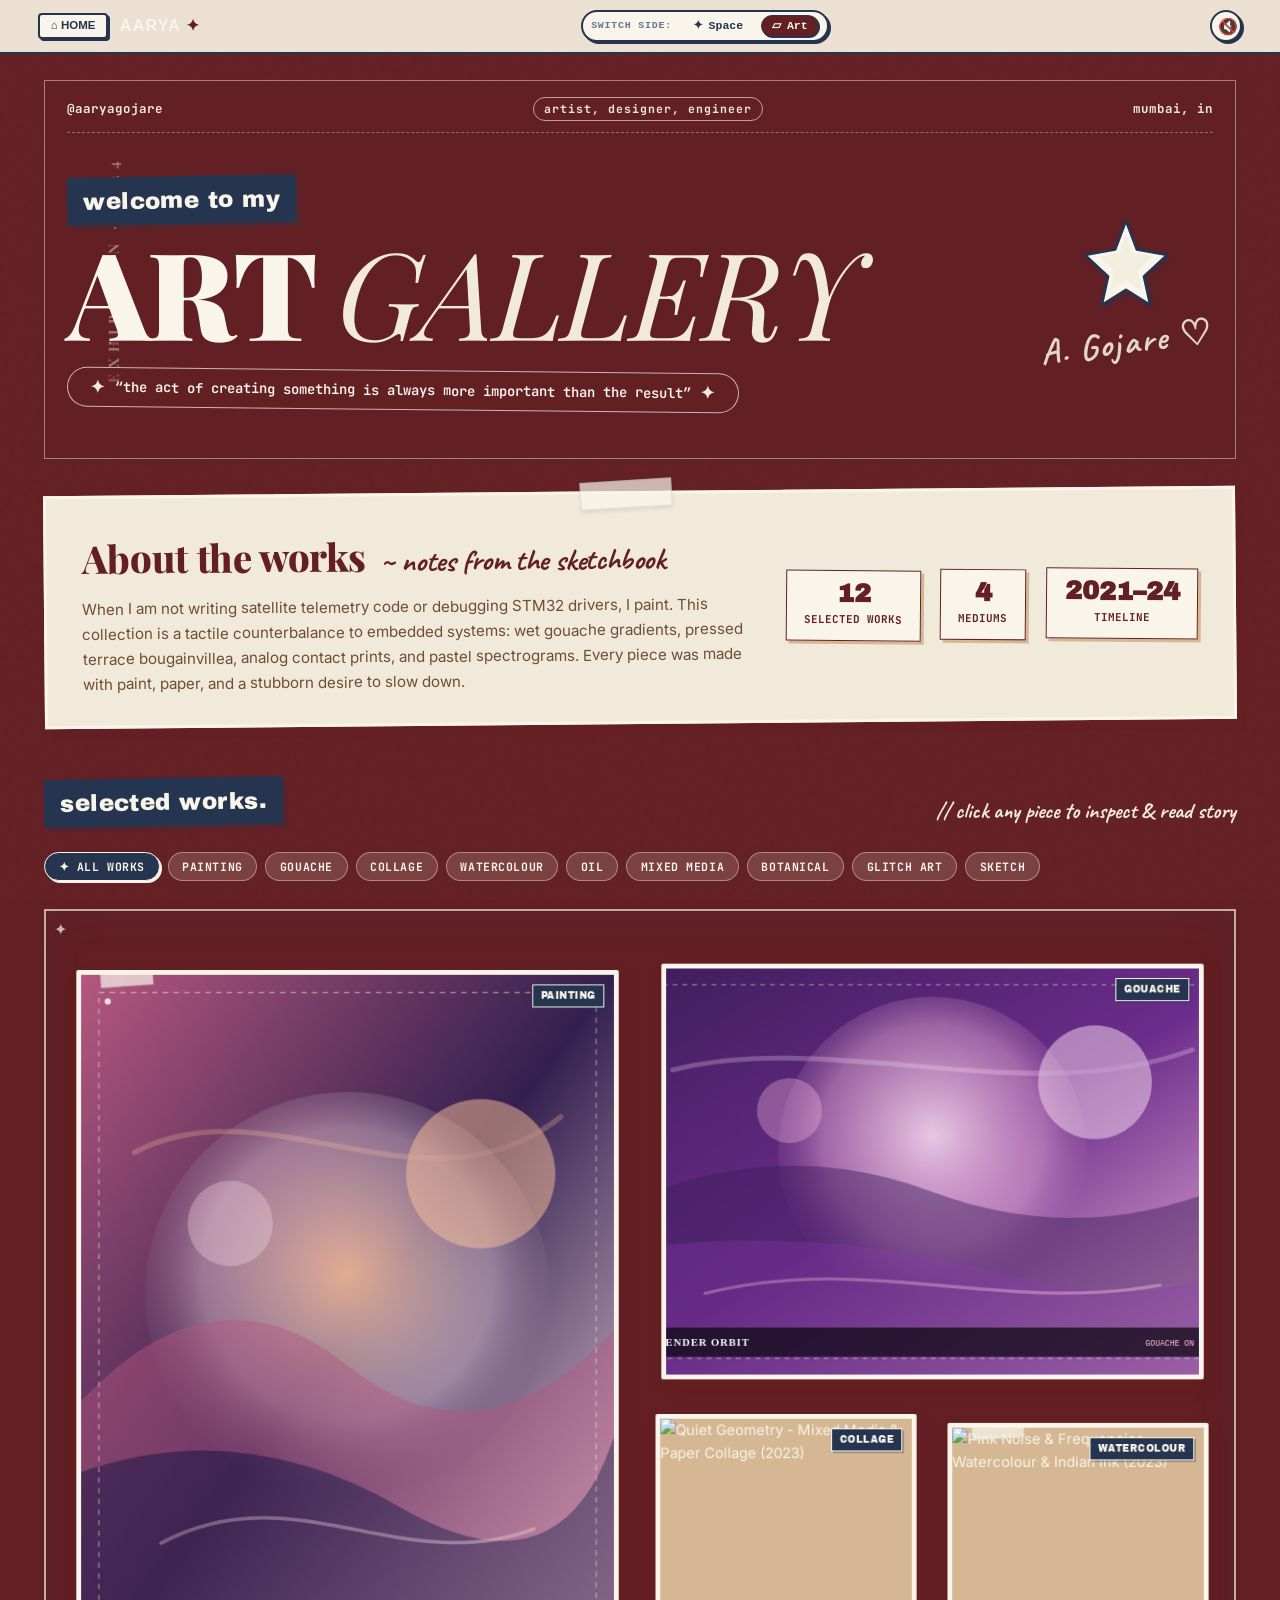
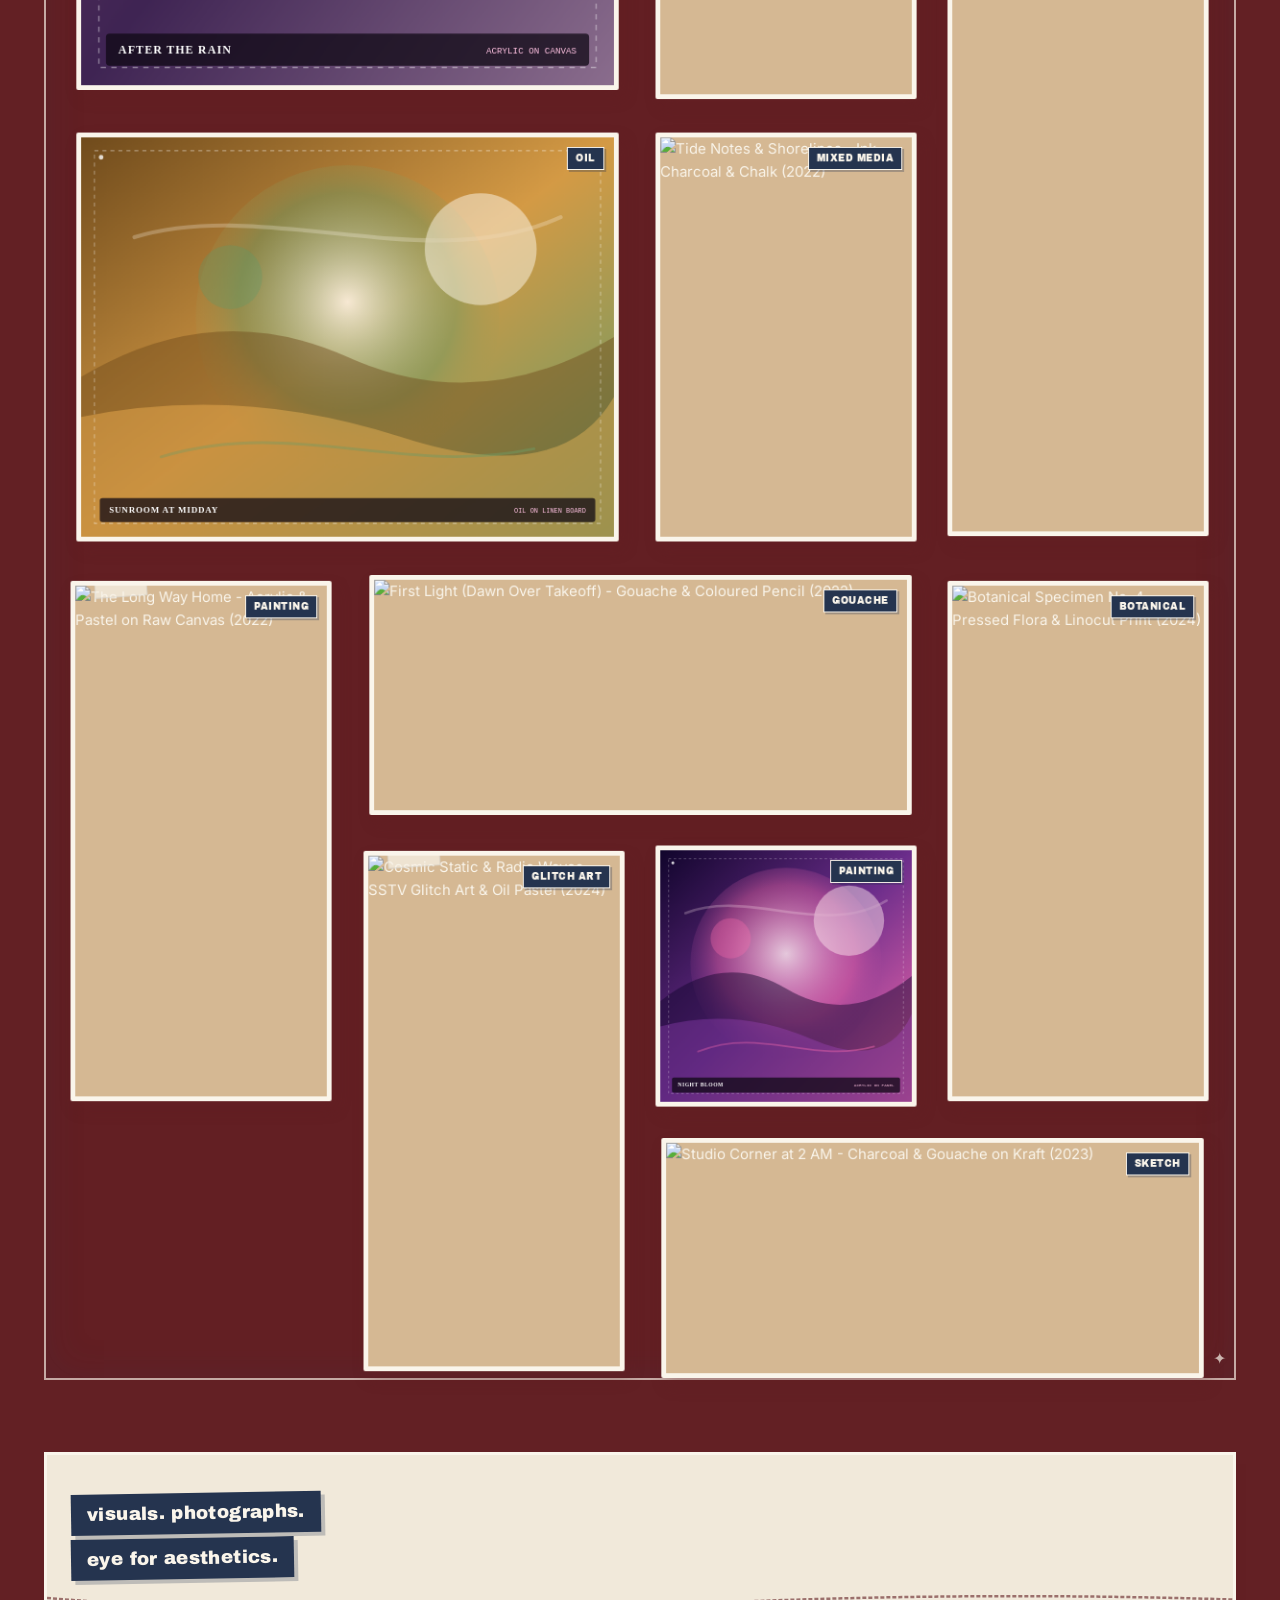
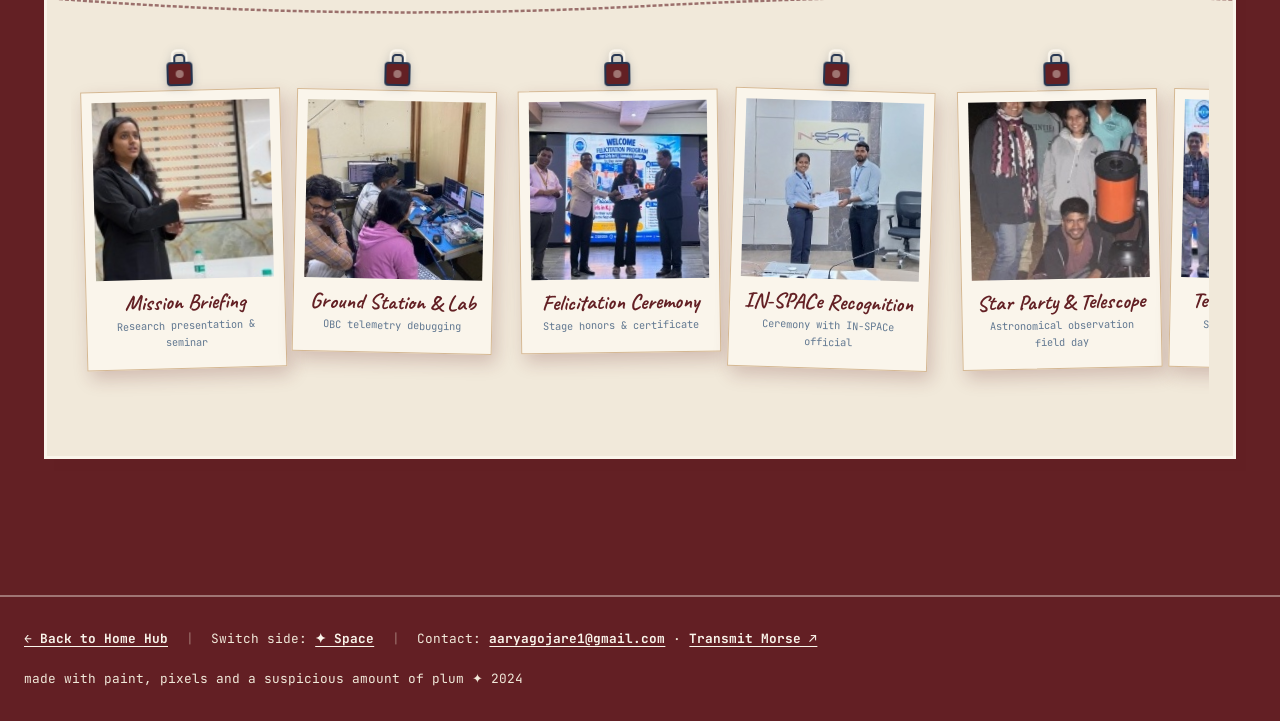
==== commit 91259798: "Update portfolio" ====
--- a/gallery.html
+++ b/gallery.html
@@ -50,8 +50,8 @@
         <div class="ag-hero-decorations" aria-hidden="true">
           <!-- White hand-drawn star inline SVG -->
           <svg class="ag-drawn-star" viewBox="0 0 100 100" fill="none" xmlns="http://www.w3.org/2000/svg">
-            <path d="M50 4L62 36L96 42L70 66L77 98L50 81L23 98L30 66L4 42L38 36L50 4Z" fill="#FFFFFF" stroke="#141115" stroke-width="3" stroke-linejoin="round"/>
-            <path d="M50 18L57 40L80 44L63 60L68 82L50 71L32 82L37 60L20 44L43 40L50 18Z" fill="#FCE8F1" opacity="0.6"/>
+            <path d="M50 4L62 36L96 42L70 66L77 98L50 81L23 98L30 66L4 42L38 36L50 4Z" fill="#FAF5EB" stroke="#25344F" stroke-width="3" stroke-linejoin="round"/>
+            <path d="M50 18L57 40L80 44L63 60L68 82L50 71L32 82L37 60L20 44L43 40L50 18Z" fill="#F1E9DA" opacity="0.6"/>
           </svg>
           <div class="ag-signature">A. Gojare ♡</div>
         </div>
--- a/shared/base.css
+++ b/shared/base.css
@@ -1,25 +1,25 @@
-:root { --ink: #17131b; --paper: #fffaf3; --side-accent: #e95d9d; --pink: #f27baa; --lavender: #a891e8; --green: #80ae78; }
+:root { --navy:#25344F; --slate:#617891; --tan:#D5B893; --coffee:#6F4D38; --brick:#632024; --parchment:#F1E9DA; --card:#FAF5EB; --night:#1B2639; --ink:var(--navy); --paper:var(--parchment); --side-accent:var(--brick); --pink:var(--brick); --lavender:var(--slate); --green:var(--slate); }
 * { box-sizing: border-box; }
 html { min-width: 320px; scroll-behavior: smooth; }
 body { margin: 0; color: var(--ink); background: var(--paper); font-family: Arial, Helvetica, sans-serif; }
 a { color: inherit; }
-.side-nav { position: fixed; z-index: 20; top: 0; left: 0; right: 0; display: flex; align-items: center; justify-content: space-between; gap: 1rem; min-height: 54px; padding: .55rem clamp(1rem, 3vw, 3rem); background: rgba(255,250,243,.96); border-bottom: 2px solid var(--ink); backdrop-filter: blur(8px); }
+.side-nav { position: fixed; z-index: 20; top: 0; left: 0; right: 0; display: flex; align-items: center; justify-content: space-between; gap: 1rem; min-height: 54px; padding: .55rem clamp(1rem, 3vw, 3rem); background: rgba(241,233,218,.96); border-bottom: 2px solid var(--ink); backdrop-filter: blur(8px); }
 .side-nav-left { display: flex; align-items: center; gap: .75rem; }
-.side-home-btn { display: inline-flex; align-items: center; gap: .3rem; padding: .32rem .65rem; border: 2px solid var(--ink); background: #fff; color: var(--ink); font: 900 .72rem/1 "Arial Black", Arial, sans-serif; text-decoration: none; box-shadow: 2px 2px 0 var(--ink); border-radius: 4px; transition: transform .15s ease, box-shadow .15s ease, background .15s ease, color .15s ease; }
-.side-home-btn:hover { transform: translate(-1px, -1px); box-shadow: 3px 3px 0 var(--ink); background: var(--side-accent); color: #fff; }
+.side-home-btn { display: inline-flex; align-items: center; gap: .3rem; padding: .32rem .65rem; border: 2px solid var(--ink); background: #FAF5EB; color: var(--ink); font: 900 .72rem/1 "Arial Black", Arial, sans-serif; text-decoration: none; box-shadow: 2px 2px 0 var(--ink); border-radius: 4px; transition: transform .15s ease, box-shadow .15s ease, background .15s ease, color .15s ease; }
+.side-home-btn:hover { transform: translate(-1px, -1px); box-shadow: 3px 3px 0 var(--ink); background: var(--side-accent); color: #FAF5EB; }
 .side-brand { font: 900 1rem/1 "Arial Black", Arial, sans-serif; letter-spacing: .08em; text-decoration: none; }
 .side-brand span { color: var(--side-accent); }
-.side-switcher { display: flex; align-items: center; gap: .4rem; background: #fff; border: 2px solid var(--ink); padding: .22rem .5rem; border-radius: 99px; box-shadow: 2px 2px 0 var(--ink); }
-.switch-label { font: 700 .62rem/1 "Courier New", monospace; letter-spacing: .08em; margin-right: .2rem; color: #555; }
+.side-switcher { display: flex; align-items: center; gap: .4rem; background: #FAF5EB; border: 2px solid var(--ink); padding: .22rem .5rem; border-radius: 99px; box-shadow: 2px 2px 0 var(--ink); }
+.switch-label { font: 700 .62rem/1 "Courier New", monospace; letter-spacing: .08em; margin-right: .2rem; color: #617891; }
 .side-tab { display: inline-flex; align-items: center; gap: .35rem; padding: .26rem .65rem; border: 1.5px solid transparent; border-radius: 99px; text-decoration: none; font: 700 .72rem/1 "Courier New", monospace; color: var(--ink); transition: all .15s ease; }
-.side-tab:hover { background: rgba(0,0,0,.06); border-color: var(--ink); }
-.side-tab.is-current { background: var(--side-accent); color: #fff; border-color: var(--ink); font-weight: 900; box-shadow: 1px 1px 0 var(--ink); }
-.side-icon, .sound-toggle { display: grid; place-items: center; width: 32px; height: 32px; border: 2px solid var(--ink); border-radius: 50%; background: #fff; text-decoration: none; font-weight: 900; }
-.side-icon.is-current { color: #fff; background: var(--side-accent); }
-.sound-toggle { border: 2px solid var(--ink); background: #fff; cursor: pointer; font-size: 1rem; box-shadow: 2px 2px 0 var(--ink); transition: transform .15s ease; }
+.side-tab:hover { background: rgba(37,52,79,.06); border-color: var(--ink); }
+.side-tab.is-current { background: var(--side-accent); color: #FAF5EB; border-color: var(--ink); font-weight: 900; box-shadow: 1px 1px 0 var(--ink); }
+.side-icon, .sound-toggle { display: grid; place-items: center; width: 32px; height: 32px; border: 2px solid var(--ink); border-radius: 50%; background: #FAF5EB; text-decoration: none; font-weight: 900; }
+.side-icon.is-current { color: #FAF5EB; background: var(--side-accent); }
+.sound-toggle { border: 2px solid var(--ink); background: #FAF5EB; cursor: pointer; font-size: 1rem; box-shadow: 2px 2px 0 var(--ink); transition: transform .15s ease; }
 .sound-toggle:hover { transform: translate(-1px, -1px); box-shadow: 3px 3px 0 var(--ink); }
 .page-shell { width: min(1120px, calc(100% - 2rem)); margin: 0 auto; padding: 8rem 0 4rem; }
-.placeholder { min-height: 55vh; display: grid; place-items: center; text-align: center; border: 3px solid var(--ink); box-shadow: 10px 10px 0 var(--ink); background: #fff; padding: 3rem; }
+.placeholder { min-height: 55vh; display: grid; place-items: center; text-align: center; border: 3px solid var(--ink); box-shadow: 10px 10px 0 var(--ink); background: #FAF5EB; padding: 3rem; }
 .placeholder h1 { font: 900 clamp(2.4rem, 8vw, 7rem)/.9 "Arial Black", Arial, sans-serif; margin: 0 0 1rem; }
 .placeholder p { max-width: 42rem; font: 1rem/1.6 "Courier New", monospace; }
 .side-link { display: inline-block; padding: .8rem 1rem; background: var(--side-accent); border: 2px solid var(--ink); font-weight: 900; text-decoration: none; }
@@ -45,10 +45,10 @@
 .tx-space {
   background: repeating-linear-gradient(
     180deg,
-    #9B5DE5 0px 3px,
-    #FF6FAE 3px 7px,
-    #FFC2E2 7px 11px,
-    #b85b99 11px 14px
+    #617891 0px 3px,
+    #632024 3px 7px,
+    #D5B893 7px 11px,
+    #617891 11px 14px
   );
   clip-path: inset(0 0 100% 0);
 }
@@ -93,7 +93,7 @@
   position: absolute;
   top: 0; bottom: 0;
   width: 50%;
-  background: linear-gradient(135deg, #3d1d5a 0%, #6B2D8B 40%, #4a1a60 100%);
+  background: linear-gradient(135deg, #6F4D38 0%, #6F4D38 40%, #6F4D38 100%);
   will-change: transform;
 }
 .tx-art-left  { left: 0;  transform: translateX(-102%); }
@@ -104,7 +104,7 @@
   content: "";
   position: absolute;
   inset: 0;
-  background: linear-gradient(180deg, rgba(212,154,69,.22) 0%, transparent 60%);
+  background: linear-gradient(180deg, rgba(213,184,147,.22) 0%, transparent 60%);
   pointer-events: none;
 }
 /* Curtain fold lines */
@@ -117,7 +117,7 @@
   background: repeating-linear-gradient(
     90deg,
     transparent 0 18px,
-    rgba(255,255,255,.06) 18px 20px,
+    rgba(250,245,235,.06) 18px 20px,
     transparent 20px 38px
   );
 }
@@ -133,7 +133,7 @@
 .tx-art-glow {
   position: absolute;
   inset: 0;
-  background: radial-gradient(ellipse at 50% 40%, rgba(212,154,69,.35) 0%, transparent 65%);
+  background: radial-gradient(ellipse at 50% 40%, rgba(213,184,147,.35) 0%, transparent 65%);
   opacity: 0;
   transition: opacity 0.4s ease;
 }
@@ -151,7 +151,7 @@
     transform: none !important;
   }
   .tx-overlay {
-    background: var(--paper, #fffaf3) !important;
+    background: var(--paper, #FAF5EB) !important;
     opacity: 0;
   }
   .tx-overlay.tx-fade-out { animation: tx-reduced-fade 0.2s ease forwards !important; }
@@ -159,4 +159,3 @@
   @keyframes tx-reduced-fade   { from { opacity: 0; } to { opacity: 1; } }
   @keyframes tx-reduced-unfade { from { opacity: 1; } to { opacity: 0; } }
 }
-
--- a/gallery.css
+++ b/gallery.css
@@ -1,22 +1,22 @@
 /* ==========================================================================
    gallery.css · Scoped to .art-gallery-page
    Aesthetic: Editorial Collage & Creative Zine Portfolio
-   Palette: Muted Mauve/Raspberry (#B5587F), Black highlight bars, Off-white
+   Palette: Muted Mauve/Raspberry (#632024), Black highlight bars, Off-white
    ========================================================================== */
 
 /* Design Tokens scoped under .art-gallery-page */
 .art-gallery-page {
-  --ag-mauve: #b5587f;
-  --ag-mauve-dark: #8c385d;
-  --ag-mauve-deep: #5a1e38;
-  --ag-mauve-light: #d880a4;
-  --ag-blush: #fce8f1;
-  --ag-cream: #fff9f5;
-  --ag-paper: #faf3ec;
-  --ag-black: #141115;
-  --ag-white: #ffffff;
-  --ag-ink: #2a1822;
-  --ag-gold: #c99347;
+  --ag-mauve: #632024;
+  --ag-mauve-dark: #632024;
+  --ag-mauve-deep: #632024;
+  --ag-mauve-light: #D5B893;
+  --ag-blush: #F1E9DA;
+  --ag-cream: #FAF5EB;
+  --ag-paper: #F1E9DA;
+  --ag-black: #25344F;
+  --ag-white: #FAF5EB;
+  --ag-ink: #25344F;
+  --ag-gold: #D5B893;
   --ag-serif: 'Playfair Display', 'Cormorant Garamond', Georgia, serif;
   --ag-sans: 'Inter', -apple-system, BlinkMacSystemFont, sans-serif;
   --ag-label: 'Archivo Black', 'Arial Black', Impact, sans-serif;
@@ -64,10 +64,10 @@
    ══════════════════════════════════════════════════════════════════════════ */
 .ag-header-band {
   position: relative;
-  border: 1.5px solid rgba(255, 255, 255, 0.45);
+  border: 1.5px solid rgba(250,245,235, 0.45);
   padding: 1rem 1.4rem;
   margin-bottom: 2rem;
-  background: rgba(181, 88, 127, 0.35);
+  background: rgba(99,32,36, 0.35);
   backdrop-filter: blur(4px);
 }
 
@@ -83,13 +83,13 @@
   letter-spacing: 0.08em;
   text-transform: lowercase;
   color: var(--ag-blush);
-  border-bottom: 1px dashed rgba(255, 255, 255, 0.35);
+  border-bottom: 1px dashed rgba(250,245,235, 0.35);
   padding-bottom: 0.65rem;
   margin-bottom: 1.8rem;
 }
 
 .ag-subbar .ag-tag-pill {
-  border: 1px solid rgba(255, 255, 255, 0.6);
+  border: 1px solid rgba(250,245,235, 0.6);
   padding: 2px 10px;
   border-radius: 99px;
   font-size: 0.72rem;
@@ -120,7 +120,7 @@
   text-transform: lowercase;
   padding: 0.35rem 1rem;
   margin-bottom: 0.5rem;
-  box-shadow: 4px 4px 0 rgba(0, 0, 0, 0.25);
+  box-shadow: 4px 4px 0 rgba(37,52,79, 0.25);
   transform: rotate(-1deg);
   transform-origin: left center;
 }
@@ -135,7 +135,7 @@
   letter-spacing: -0.02em;
   text-transform: uppercase;
   color: var(--ag-cream);
-  text-shadow: 2px 3px 0 rgba(90, 30, 56, 0.6);
+  text-shadow: 2px 3px 0 rgba(99,32,36, 0.6);
 }
 
 .ag-main-heading em {
@@ -149,14 +149,14 @@
   display: inline-flex;
   align-items: center;
   gap: 0.6rem;
-  border: 1.5px solid rgba(255, 255, 255, 0.7);
+  border: 1.5px solid rgba(250,245,235, 0.7);
   border-radius: 99px;
   padding: 0.5rem 1.4rem;
   font-family: var(--ag-mono);
   font-size: clamp(0.72rem, 1.4vw, 0.86rem);
   font-weight: 600;
   color: var(--ag-white);
-  background: rgba(90, 30, 56, 0.35);
+  background: rgba(99,32,36, 0.35);
   margin-top: 0.8rem;
   max-width: 90%;
   transform: rotate(0.6deg);
@@ -181,7 +181,7 @@
   width: 90px;
   height: 90px;
   animation: ag-float 4.5s ease-in-out infinite alternate;
-  filter: drop-shadow(4px 4px 0 rgba(0, 0, 0, 0.2));
+  filter: drop-shadow(4px 4px 0 rgba(37,52,79, 0.2));
 }
 
 .ag-signature {
@@ -207,7 +207,7 @@
   font-size: 0.9rem;
   font-weight: 700;
   letter-spacing: 0.4em;
-  color: rgba(255, 255, 255, 0.4);
+  color: rgba(250,245,235, 0.4);
   pointer-events: none;
   white-space: nowrap;
 }
@@ -220,7 +220,7 @@
   background: var(--ag-paper);
   color: var(--ag-ink);
   border: 3px solid var(--ag-white);
-  box-shadow: 8px 10px 0 rgba(90, 30, 56, 0.4);
+  box-shadow: 8px 10px 0 rgba(99,32,36, 0.4);
   padding: 1.8rem 2.2rem;
   margin: 2rem 0 3.5rem;
   transform: rotate(-0.5deg);
@@ -234,9 +234,9 @@
   left: 45%;
   width: 90px;
   height: 26px;
-  background: rgba(255, 255, 255, 0.7);
-  border: 1px solid rgba(0, 0, 0, 0.1);
-  box-shadow: 0 2px 4px rgba(0,0,0,0.1);
+  background: rgba(250,245,235, 0.7);
+  border: 1px solid rgba(37,52,79, 0.1);
+  box-shadow: 0 2px 4px rgba(37,52,79,0.1);
   transform: rotate(-3deg);
   pointer-events: none;
 }
@@ -270,7 +270,7 @@
   font-family: var(--ag-sans);
   font-size: 0.95rem;
   line-height: 1.65;
-  color: #3b2230;
+  color: #6F4D38;
   max-width: 720px;
 }
 
@@ -341,8 +341,8 @@
 }
 
 .ag-filter-btn {
-  background: rgba(255, 255, 255, 0.15);
-  border: 1.5px solid rgba(255, 255, 255, 0.4);
+  background: rgba(250,245,235, 0.15);
+  border: 1.5px solid rgba(250,245,235, 0.4);
   color: var(--ag-white);
   font-family: var(--ag-mono);
   font-size: 0.72rem;
@@ -370,10 +370,10 @@
 /* The Framing Container */
 .ag-grid-frame {
   position: relative;
-  border: 2px solid rgba(255, 255, 255, 0.65);
+  border: 2px solid rgba(250,245,235, 0.65);
   padding: 1.2rem;
-  background: rgba(140, 56, 93, 0.2);
-  box-shadow: inset 0 0 40px rgba(0, 0, 0, 0.15);
+  background: rgba(99,32,36, 0.2);
+  box-shadow: inset 0 0 40px rgba(37,52,79, 0.15);
 }
 
 /* Corner ticks */
@@ -381,7 +381,7 @@
 .ag-grid-frame::after {
   content: "✦";
   position: absolute;
-  color: rgba(255, 255, 255, 0.7);
+  color: rgba(250,245,235, 0.7);
   font-size: 1rem;
 }
 .ag-grid-frame::before { top: 6px; left: 8px; }
@@ -401,7 +401,7 @@
   background: var(--ag-white);
   border: 5px solid var(--ag-white);
   border-radius: 2px;
-  box-shadow: 5px 8px 16px rgba(40, 15, 30, 0.28);
+  box-shadow: 5px 8px 16px rgba(99,32,36, 0.28);
   cursor: pointer;
   overflow: hidden;
   display: flex;
@@ -436,7 +436,7 @@
 .ag-art-tile:focus-visible {
   transform: scale(1.035) rotate(0deg) !important;
   z-index: 10;
-  box-shadow: 8px 18px 30px rgba(20, 5, 15, 0.45);
+  box-shadow: 8px 18px 30px rgba(99,32,36, 0.45);
   outline: none;
 }
 
@@ -447,7 +447,7 @@
   height: 100%;
   min-height: 210px;
   overflow: hidden;
-  background: #ecd5e0;
+  background: #D5B893;
 }
 
 .ag-art-tile.is-tall .ag-tile-media { min-height: 380px; }
@@ -478,7 +478,7 @@
   letter-spacing: 0.05em;
   padding: 3px 8px;
   border: 1px solid var(--ag-white);
-  box-shadow: 2px 2px 0 rgba(0, 0, 0, 0.3);
+  box-shadow: 2px 2px 0 rgba(37,52,79, 0.3);
   text-transform: uppercase;
   z-index: 2;
   pointer-events: none;
@@ -491,8 +491,8 @@
   left: 20px;
   width: 55px;
   height: 18px;
-  background: rgba(255, 255, 255, 0.7);
-  border: 1px solid rgba(0, 0, 0, 0.1);
+  background: rgba(250,245,235, 0.7);
+  border: 1px solid rgba(37,52,79, 0.1);
   transform: rotate(-4deg);
   z-index: 3;
   pointer-events: none;
@@ -502,7 +502,7 @@
 .ag-tile-caption {
   position: absolute;
   inset: auto 0 0;
-  background: linear-gradient(180deg, transparent 0%, rgba(20, 10, 25, 0.92) 55%);
+  background: linear-gradient(180deg, transparent 0%, rgba(99,32,36, 0.92) 55%);
   padding: 2.2rem 1rem 0.9rem;
   color: var(--ag-white);
   transform: translateY(100%);
@@ -539,7 +539,7 @@
   position: relative;
   background: var(--ag-paper);
   border: 3px solid var(--ag-white);
-  box-shadow: 10px 12px 0 rgba(90, 30, 56, 0.4);
+  box-shadow: 10px 12px 0 rgba(99,32,36, 0.4);
   padding: 2.5rem 1.5rem 3.5rem;
   margin: 4.5rem 0 3.5rem;
   overflow: hidden;
@@ -607,15 +607,15 @@
   height: 38px;
   margin-bottom: -12px;
   z-index: 4;
-  filter: drop-shadow(0 2px 4px rgba(0,0,0,0.25));
+  filter: drop-shadow(0 2px 4px rgba(37,52,79,0.25));
 }
 
 .ag-photo-card {
   width: 100%;
   background: var(--ag-white);
   padding: 10px 10px 18px;
-  box-shadow: 4px 8px 18px rgba(30, 10, 20, 0.22);
-  border: 1px solid #e2d5cb;
+  box-shadow: 4px 8px 18px rgba(99,32,36, 0.22);
+  border: 1px solid #D5B893;
   text-align: center;
   transition: box-shadow 0.3s ease;
 }
@@ -625,7 +625,7 @@
   width: 100%;
   aspect-ratio: 1;
   object-fit: cover;
-  background: #eee;
+  background: #F1E9DA;
 }
 
 .ag-photo-card figcaption {
@@ -641,7 +641,7 @@
   display: block;
   font-family: var(--ag-mono);
   font-size: 0.65rem;
-  color: #7a5a6a;
+  color: #617891;
   margin-top: 2px;
 }
 
@@ -652,7 +652,7 @@
 }
 
 .ag-photo-pin:hover .ag-photo-card {
-  box-shadow: 6px 14px 26px rgba(30, 10, 20, 0.35);
+  box-shadow: 6px 14px 26px rgba(99,32,36, 0.35);
 }
 
 /* ══════════════════════════════════════════════════════════════════════════
@@ -662,7 +662,7 @@
   position: fixed;
   inset: 0;
   z-index: 1000;
-  background: rgba(20, 8, 16, 0.88);
+  background: rgba(99,32,36, 0.88);
   backdrop-filter: blur(8px);
   display: grid;
   place-items: center;
@@ -682,7 +682,7 @@
   background: var(--ag-paper);
   color: var(--ag-ink);
   border: 4px solid var(--ag-white);
-  box-shadow: 12px 18px 40px rgba(0, 0, 0, 0.65);
+  box-shadow: 12px 18px 40px rgba(37,52,79, 0.65);
   max-width: 960px;
   width: 100%;
   max-height: 90vh;
@@ -730,7 +730,7 @@
 
 /* Lightbox Image Stage */
 .ag-lightbox-stage {
-  background: #140d18;
+  background: #1B2639;
   display: grid;
   place-items: center;
   padding: 1.5rem;
@@ -741,7 +741,7 @@
   max-width: 100%;
   max-height: 72vh;
   object-fit: contain;
-  box-shadow: 0 8px 24px rgba(0,0,0,0.5);
+  box-shadow: 0 8px 24px rgba(37,52,79,0.5);
   border: 3px solid var(--ag-white);
 }
 
@@ -790,12 +790,12 @@
   margin: 0 0 1.2rem;
   font-family: var(--ag-mono);
   font-size: 0.8rem;
-  color: #553a48;
+  color: #617891;
 }
 
 .ag-modal-meta li {
   padding: 3px 0;
-  border-bottom: 1px dotted rgba(90, 30, 56, 0.2);
+  border-bottom: 1px dotted rgba(99,32,36, 0.2);
 }
 
 .ag-modal-meta strong {
@@ -805,7 +805,7 @@
 .ag-modal-desc {
   font-size: 0.95rem;
   line-height: 1.6;
-  color: #311d27;
+  color: #6F4D38;
   margin: 0 0 1.5rem;
 }
 
@@ -816,7 +816,7 @@
   align-items: center;
   gap: 1rem;
   padding-top: 1rem;
-  border-top: 1px solid rgba(90, 30, 56, 0.2);
+  border-top: 1px solid rgba(99,32,36, 0.2);
 }
 
 .ag-nav-btn {
@@ -854,7 +854,7 @@
    6. FOOTER
    ══════════════════════════════════════════════════════════════════════════ */
 .ag-footer {
-  border-top: 2px solid rgba(255, 255, 255, 0.4);
+  border-top: 2px solid rgba(250,245,235, 0.4);
   padding: 2rem 1.5rem;
   display: flex;
   justify-content: space-between;
@@ -864,7 +864,7 @@
   font-family: var(--ag-mono);
   font-size: 0.8rem;
   color: var(--ag-blush);
-  background: rgba(60, 20, 38, 0.4);
+  background: rgba(99,32,36, 0.4);
 }
 
 .ag-footer a {
